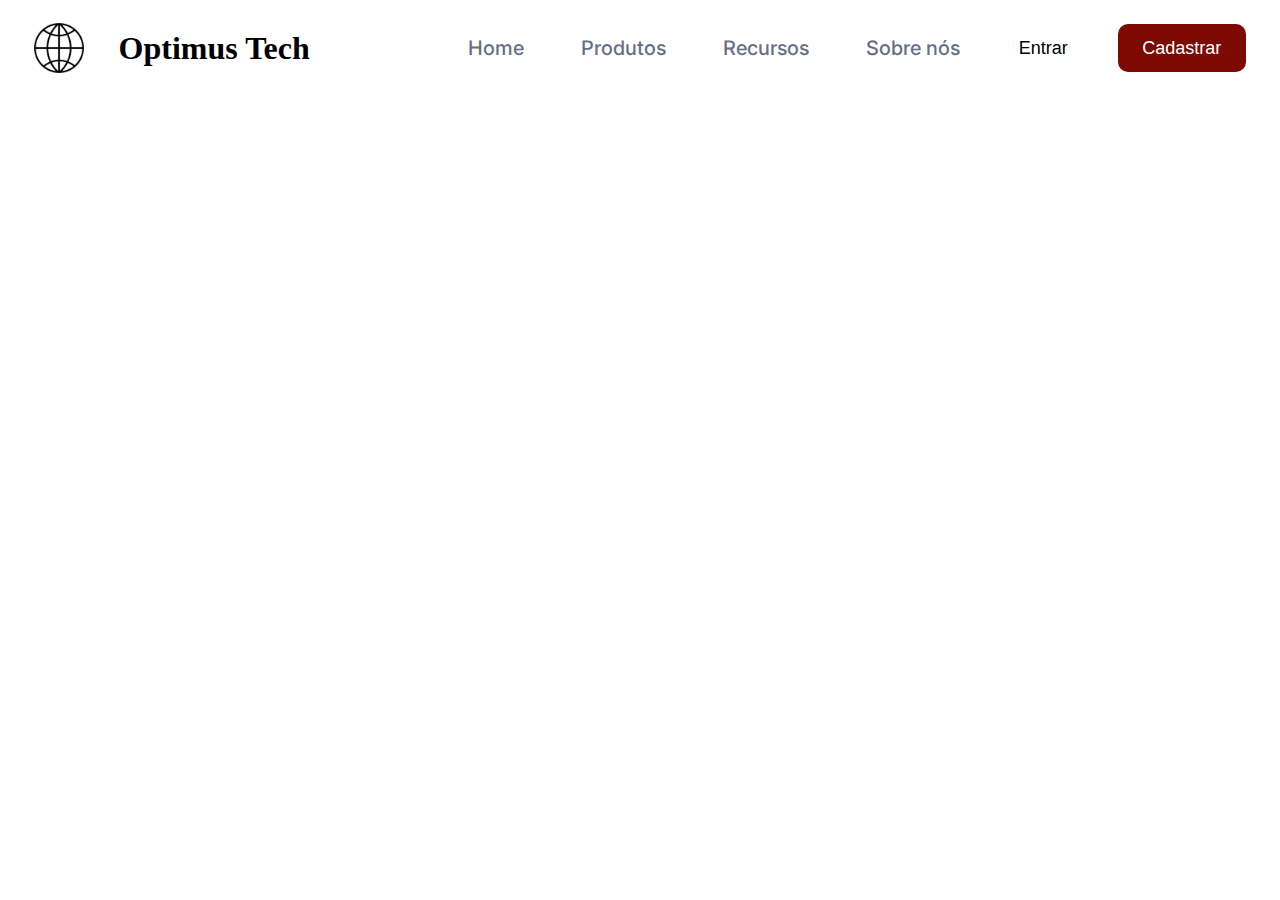
==== index.html @ 10a778c6 "Cabeçalho da página pronto" ====
<!DOCTYPE html>
<html lang="pt-br">
<head>
    <meta charset="UTF-8">
    <meta http-equiv="X-UA-Compatible" content="IE=edge">
    <meta name="viewport" content="width=device-width, initial-scale=1.0">
    <link rel="preconnect" href="https://fonts.googleapis.com">
    <link rel="preconnect" href="https://fonts.gstatic.com" crossorigin>
    <link href="https://fonts.googleapis.com/css2?family=Inter:wght@100;200;500;700;800;900&display=swap" rel="stylesheet">
    <link rel="stylesheet" type="text/css" href="index.css" media="all">
    <title>OptimusTech</title>
</head>
<body>
    <header>
            
            <img src="imgs/logo.png" alt="Logo da Empresa">
            <h1>Optimus Tech</h1>
            <ul>
                <li>Home</li>
                <li>Produtos</li>
                <li>Recursos</li>
                <li>Sobre nós</li>
            </ul>
            <button class="btnLogin">Entrar</button>
            <button class="btnCad">Cadastrar</button>
    </header>
</body>
</html>
---- index.css ----
*{
    box-sizing: border-box;
    margin: 0;
    padding: 0;
}

header{
    display: flex;
    position: relative;
    width: 100%; 
    height: 6rem;   
    align-items: center;
    justify-content:space-evenly;
}



header img{
    width: 50px;
    height: 50px;
}

header ul li{
    margin-right: 5px;
    margin-left: 5px;
    display: inline;
    list-style: none;    
    color: #667085;
    font-family: 'Inter', sans-serif;
    font-style: normal;
    font-weight: 500;
    font-size: 20px;
    line-height: 24px;
    cursor: pointer;
    margin-left: 40px;
    box-shadow: inset 0 0 0 0 #667085;
    color: #667085;
    padding: 0 .25rem;
    transition: color .3s ease-in-out, box-shadow .3s ease-in-out;
}

header ul{
    margin-left: 5rem;
}

.btnLogin{
    height: 2rem;
    width: 5rem;
    border: none;
    background-color: white;
    cursor: pointer;
    font-size: large;
}

.btnCad{
    height: 3rem;
    width: 8rem;
    border: none;
    background-color: white;
    cursor: pointer;
    font-size: large;
    color: white;
    background-color: #7C0A02;
    border-radius: 10px;
}


header ul li:hover {
  box-shadow: inset 100px 0 0 0 #667085;
  color: white;
}
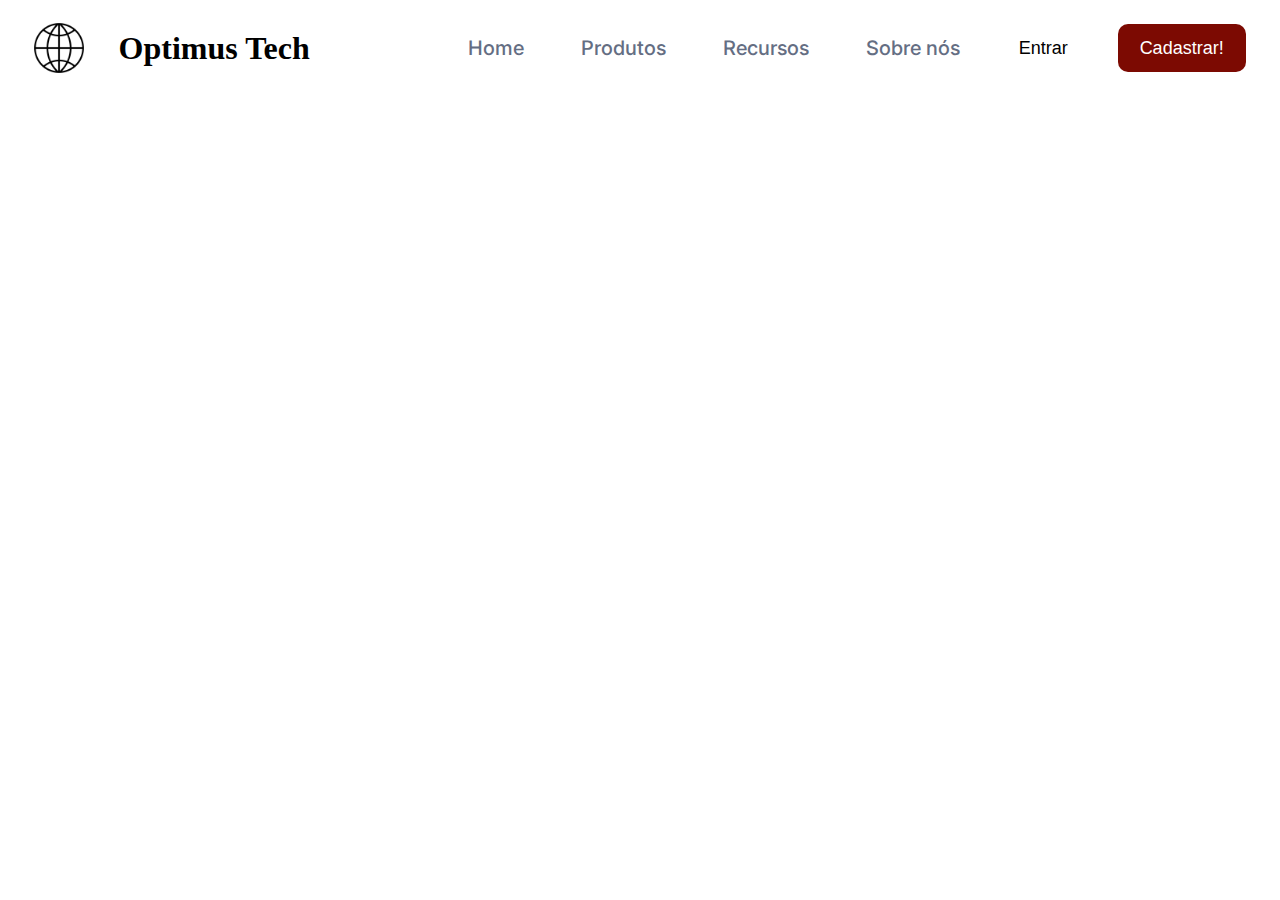
==== commit 6b720fe9: "Cabeçalho feito com sucesso !" ====
--- a/index.html
+++ b/index.html
@@ -22,7 +22,7 @@
                 <li>Sobre nós</li>
             </ul>
             <button class="btnLogin">Entrar</button>
-            <button class="btnCad">Cadastrar</button>
+            <button class="btnCad">Cadastrar!</button>
     </header>
 </body>
 </html>--- a/index.css
+++ b/index.css
@@ -25,7 +25,7 @@
     margin-left: 5px;
     display: inline;
     list-style: none;    
-    color: #667085;
+    color: #646e83;
     font-family: 'Inter', sans-serif;
     font-style: normal;
     font-weight: 500;
@@ -33,8 +33,8 @@
     line-height: 24px;
     cursor: pointer;
     margin-left: 40px;
-    box-shadow: inset 0 0 0 0 #667085;
-    color: #667085;
+    box-shadow: inset 0 0 0 0 #646e83;
+    color: #646e83;
     padding: 0 .25rem;
     transition: color .3s ease-in-out, box-shadow .3s ease-in-out;
 }
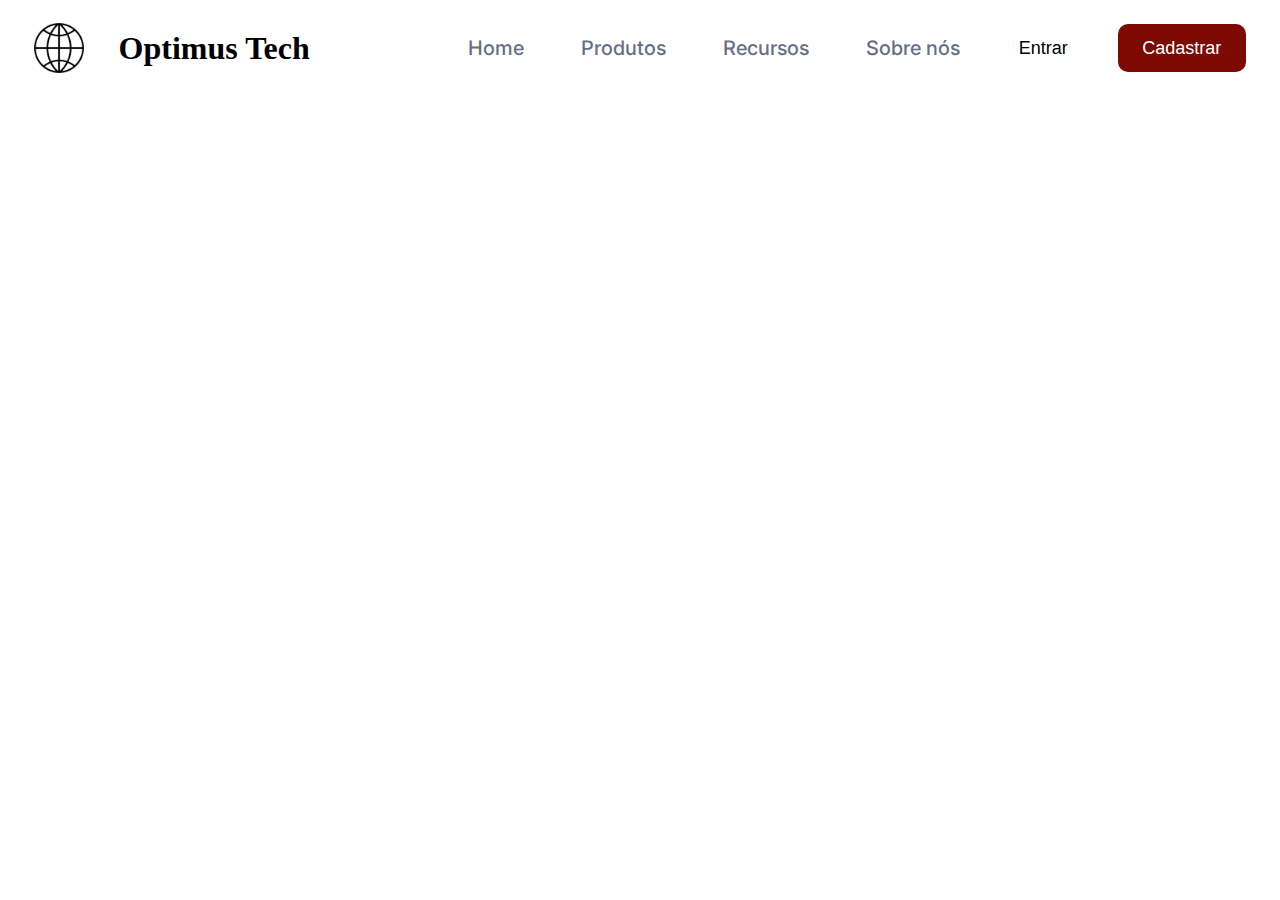
==== commit fc70d9f2: "header feito!" ====
--- a/index.html
+++ b/index.html
@@ -22,7 +22,7 @@
                 <li>Sobre nós</li>
             </ul>
             <button class="btnLogin">Entrar</button>
-            <button class="btnCad">Cadastrar!</button>
+            <button class="btnCad">Cadastrar</button>
     </header>
 </body>
 </html>--- a/index.css
+++ b/index.css
@@ -25,7 +25,7 @@
     margin-left: 5px;
     display: inline;
     list-style: none;    
-    color: #646e83;
+    color: #667085;
     font-family: 'Inter', sans-serif;
     font-style: normal;
     font-weight: 500;
@@ -33,8 +33,8 @@
     line-height: 24px;
     cursor: pointer;
     margin-left: 40px;
-    box-shadow: inset 0 0 0 0 #646e83;
-    color: #646e83;
+    box-shadow: inset 0 0 0 0 #667085;
+    color: #667085;
     padding: 0 .25rem;
     transition: color .3s ease-in-out, box-shadow .3s ease-in-out;
 }
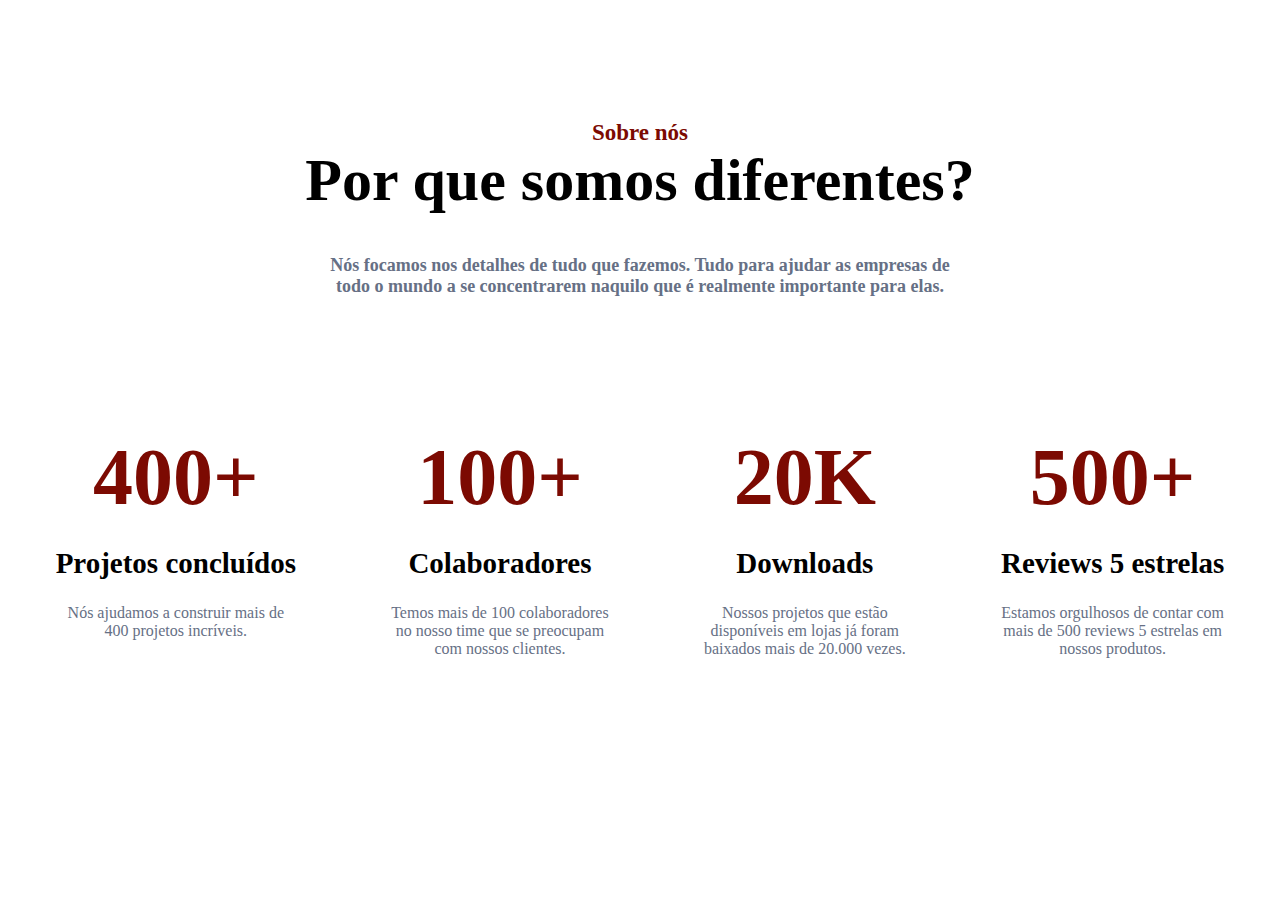
==== commit 3af8e75f: "abcd" ====
--- a/index.html
+++ b/index.html
@@ -1,28 +1,91 @@
 <!DOCTYPE html>
-<html lang="pt-br">
+<html lang="en">
 <head>
     <meta charset="UTF-8">
-    <meta http-equiv="X-UA-Compatible" content="IE=edge">
     <meta name="viewport" content="width=device-width, initial-scale=1.0">
-    <link rel="preconnect" href="https://fonts.googleapis.com">
-    <link rel="preconnect" href="https://fonts.gstatic.com" crossorigin>
-    <link href="https://fonts.googleapis.com/css2?family=Inter:wght@100;200;500;700;800;900&display=swap" rel="stylesheet">
-    <link rel="stylesheet" type="text/css" href="index.css" media="all">
-    <title>OptimusTech</title>
+    <title>Optimus Tech</title>
+    <link rel="stylesheet" href="style.css">
 </head>
+
+
+
 <body>
-    <header>
-            
-            <img src="imgs/logo.png" alt="Logo da Empresa">
-            <h1>Optimus Tech</h1>
-            <ul>
-                <li>Home</li>
-                <li>Produtos</li>
-                <li>Recursos</li>
-                <li>Sobre nós</li>
-            </ul>
-            <button class="btnLogin">Entrar</button>
-            <button class="btnCad">Cadastrar</button>
-    </header>
+
+<div class="diferenciais">
+
+        <p>
+        Sobre nós
+        </p>
+
+        <h1>
+        Por que somos diferentes?
+        </h1>
+
+        <h2>
+        Nós focamos nos detalhes de tudo que fazemos. Tudo para ajudar as empresas de 
+        <br>
+        todo o mundo a se concentrarem naquilo que é realmente importante para elas.
+        
+        </h2>
+
+</div>
+
+<section class="met">
+
+<div class="met1">
+<h1>400+</h1>
+<h2>Projetos concluídos</h2>
+<p>Nós ajudamos a construir mais de
+    <br>
+    400 projetos incríveis.
+    <br>
+
+</p>
+</div>
+
+
+<div class="met2">
+<h1>100+</h1>
+<h2>Colaboradores</h2>
+<p>Temos mais de 100 colaboradores
+    <br>
+    no nosso time que se preocupam 
+    <br>
+    com nossos clientes.
+    </p>
+</div>
+
+
+<div class="met3">
+    <h1>20K</h1>
+    <h2>Downloads</h2>
+    <p>Nossos projetos que estão 
+        <br>
+        disponíveis em lojas já foram 
+        <br>
+        baixados mais de 20.000 vezes.
+    </p>
+</div>
+
+
+<div class="met4">
+    <h1>500+</h1>
+    <h2>Reviews 5 estrelas</h2>
+    <p>Estamos orgulhosos de contar com
+        <br>
+        mais de 500 reviews 5 estrelas em 
+        <br>
+        nossos produtos.
+    </p>
+    
+</div>
+
+</section>
+
+
+
+
 </body>
+
+
 </html>--- a/style.css
+++ b/style.css
@@ -0,0 +1,56 @@
+
+
+.diferenciais{
+    
+    text-align: center;
+    margin-bottom: 9vh;
+    margin-top: 120px;
+}
+
+.diferenciais p{
+    color: #7c0a02;
+    font-size: 23px;
+    font-weight: bolder;
+    margin-bottom: 0%;
+}
+.diferenciais h1{
+    font-size: 60px;
+    margin-top: auto;
+}
+.diferenciais h2{
+    color: #667085;
+    font-size: 100%;
+    font-size: 18px;
+}
+
+
+.met{
+    display: flex;
+    align-self: center;
+    width: 100%;
+    justify-content: space-around;
+}
+
+.met div{
+    text-align: center;
+    
+}
+.met h1{
+    font-size: 80px;
+    color: #7c0a02;
+    margin-bottom: 0px;
+
+}
+.met h2{
+    font-size: 29px;
+}
+
+.met p{
+    color: #667085;
+}
+
+
+
+
+
+
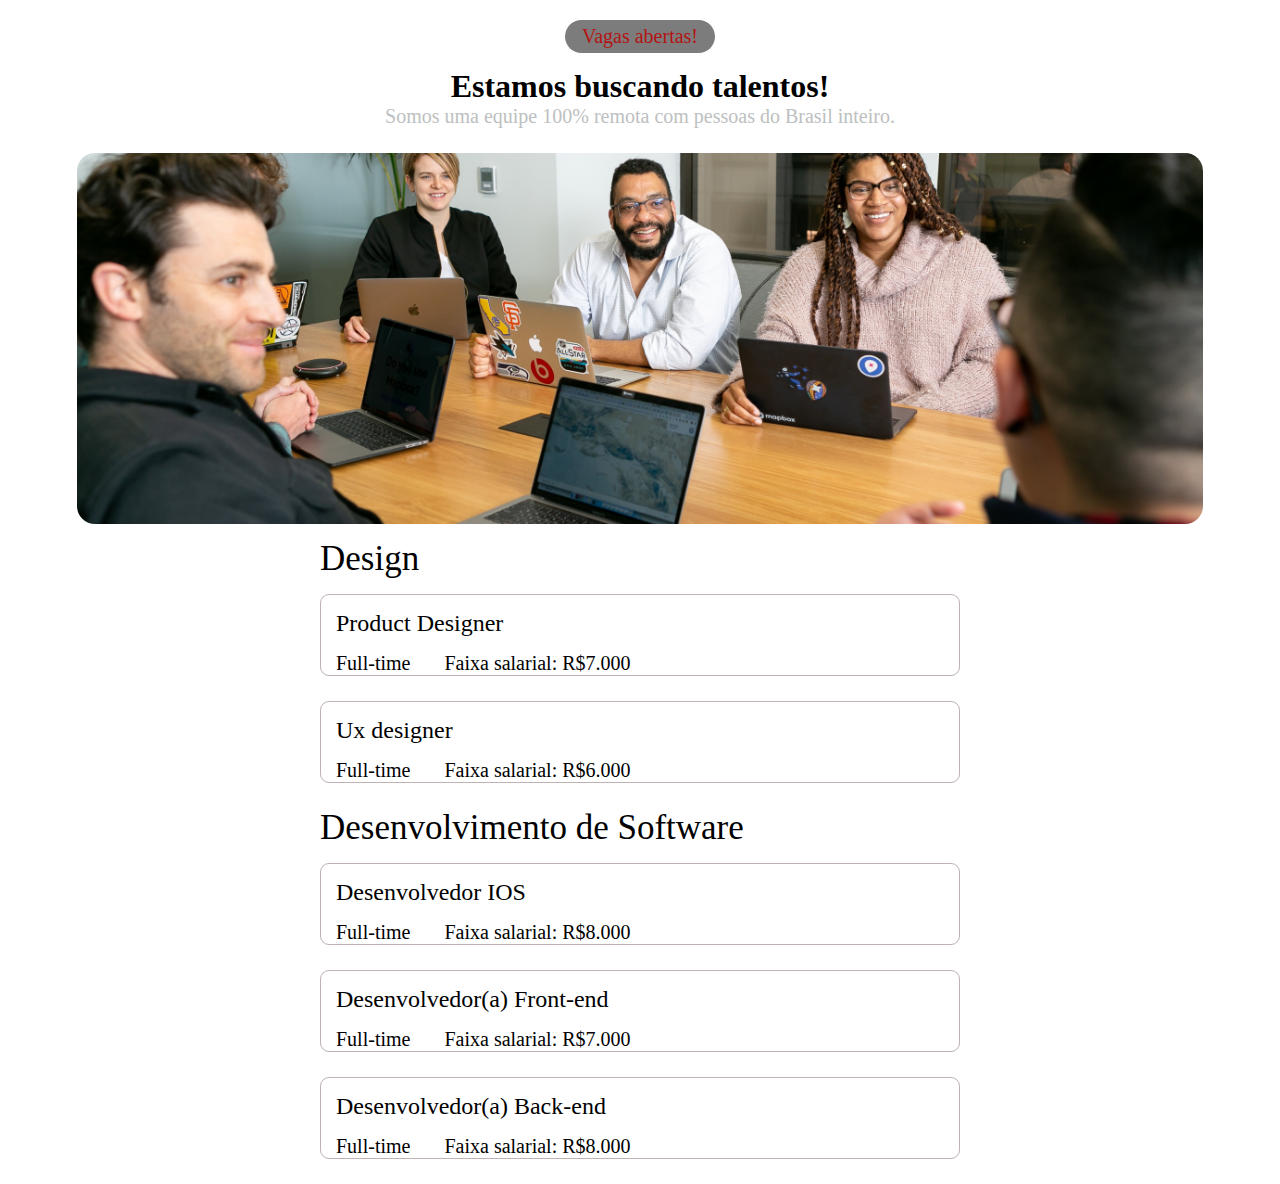
==== commit 3ecad908: "Parte central do site" ====
--- a/index.html
+++ b/index.html
@@ -1,91 +1,70 @@
-<!DOCTYPE html>
-<html lang="en">
-<head>
-    <meta charset="UTF-8">
-    <meta name="viewport" content="width=device-width, initial-scale=1.0">
-    <title>Optimus Tech</title>
-    <link rel="stylesheet" href="style.css">
-</head>
-
-
-
-<body>
-
-<div class="diferenciais">
-
-        <p>
-        Sobre nós
-        </p>
-
-        <h1>
-        Por que somos diferentes?
-        </h1>
-
-        <h2>
-        Nós focamos nos detalhes de tudo que fazemos. Tudo para ajudar as empresas de 
-        <br>
-        todo o mundo a se concentrarem naquilo que é realmente importante para elas.
-        
-        </h2>
-
-</div>
-
-<section class="met">
-
-<div class="met1">
-<h1>400+</h1>
-<h2>Projetos concluídos</h2>
-<p>Nós ajudamos a construir mais de
-    <br>
-    400 projetos incríveis.
-    <br>
-
-</p>
-</div>
-
-
-<div class="met2">
-<h1>100+</h1>
-<h2>Colaboradores</h2>
-<p>Temos mais de 100 colaboradores
-    <br>
-    no nosso time que se preocupam 
-    <br>
-    com nossos clientes.
-    </p>
-</div>
-
-
-<div class="met3">
-    <h1>20K</h1>
-    <h2>Downloads</h2>
-    <p>Nossos projetos que estão 
-        <br>
-        disponíveis em lojas já foram 
-        <br>
-        baixados mais de 20.000 vezes.
-    </p>
-</div>
-
-
-<div class="met4">
-    <h1>500+</h1>
-    <h2>Reviews 5 estrelas</h2>
-    <p>Estamos orgulhosos de contar com
-        <br>
-        mais de 500 reviews 5 estrelas em 
-        <br>
-        nossos produtos.
-    </p>
-    
-</div>
-
-</section>
-
-
-
-
-</body>
-
-
+<!DOCTYPE html>
+<html lang="en">
+<head>
+    <meta charset="UTF-8">
+    <meta name="viewport" content="width=device-width, initial-scale=1.0">
+    <title>Document</title>
+
+    <link rel="stylesheet" href="css/style.css">
+</head>
+<body>
+        <section class="jobs">
+
+            <p class="anuncio"> Vagas abertas!</p>
+
+            <h1 class="anuncio-2">Estamos buscando talentos!</h1>
+            <p  class="anuncio-3">Somos uma equipe 100% remota com pessoas do Brasil inteiro.</p>
+
+            <div class="foto-empregos">
+                <img src="css/img/reuniao.png" class="foto-jobs">
+            </div>
+
+            <div class="vagas">
+
+                <div class="design-vagas">
+                    <h1 class="design">Design</h1>
+
+                    <div class="emprego">
+                        <h2>Product Designer</h2>
+
+                        <p>Full-time</p>
+                        <p>Faixa salarial: R$7.000</p>
+                    </div>
+
+                    <div class="emprego">
+                        <h2>Ux designer</h2>
+
+                        <p>Full-time</p>
+                        <p>Faixa salarial: R$6.000</p>
+                    </div>
+                </div>
+
+                <div class="desenvolvimento-vagas">
+                    <h1>Desenvolvimento de Software</h1>
+
+                    <div class="emprego">
+                        <h2>Desenvolvedor IOS</h2>
+
+                        <p>Full-time</p>
+                        <p>Faixa salarial: R$8.000</p>
+                    </div>
+
+                    <div class="emprego">
+                        <h2>Desenvolvedor(a) Front-end</h2>
+
+                        <p>Full-time</p>
+                        <p>Faixa salarial: R$7.000</p>
+                    </div>
+
+                    <div class="emprego">
+                        <h2>Desenvolvedor(a) Back-end</h2>
+
+                        <p>Full-time</p>
+                        <p>Faixa salarial: R$8.000</p>
+                    </div>
+                </div>
+            </div>
+            
+        </section>
+</body>
 </html>--- a/css/style.css
+++ b/css/style.css
@@ -0,0 +1,95 @@
+*{
+    margin: 0;
+    padding:0;
+    box-sizing: border-box;
+}
+
+.jobs{
+    position: relative;
+}
+
+.jobs p{
+    font-size: 20px;
+}
+
+.anuncio{
+    margin-top: 20px;
+    margin-bottom: 15px;
+    margin-left: auto;
+    margin-right: auto;
+    left: 90vh;
+    right: 90vh;
+    width: 150px;
+    padding: 5px;
+    background-color: rgb(124, 124, 124);
+    border-radius: 3vh;
+    display: flex;
+    justify-content: center;
+    color: rgb(180, 19, 19);
+}
+
+.anuncio-2{
+    display: flex;
+    justify-content: center;
+   
+}
+
+.anuncio-3{
+    display: flex;
+    justify-content: center;
+    color: rgb(189, 192, 192);
+}
+
+.foto-empregos{
+    margin-top: 25px;
+    margin-bottom: 10px;
+}
+
+.foto-jobs{
+    width: 88%;
+   
+    margin: auto;
+    display: block;
+    border-radius: 2vh;
+}
+
+.design{
+    margin-top: 15px;
+}
+
+.vagas{
+    margin-top: 15px;
+    width: 50%;
+    margin: 0 auto;
+}
+
+.vagas h1{
+    position: relative;
+    
+    font-weight: 500;
+    font-size: 35px;
+    margin-bottom: 15px;
+}
+
+.design-vagas h1{
+    margin-bottom: 15px;
+}
+
+.emprego{
+    border: 1px solid rgb(190, 178, 178);
+    border-radius: 1vh;
+    margin-bottom: 25px;
+}
+
+.emprego h2{
+    margin-top: 15px;
+    margin-bottom: 15px;
+    margin-left: 15px;
+    font-weight: 500;
+}
+
+.emprego p{
+    display: inline;
+    margin-right: 15px;
+    margin-left: 15px;
+}
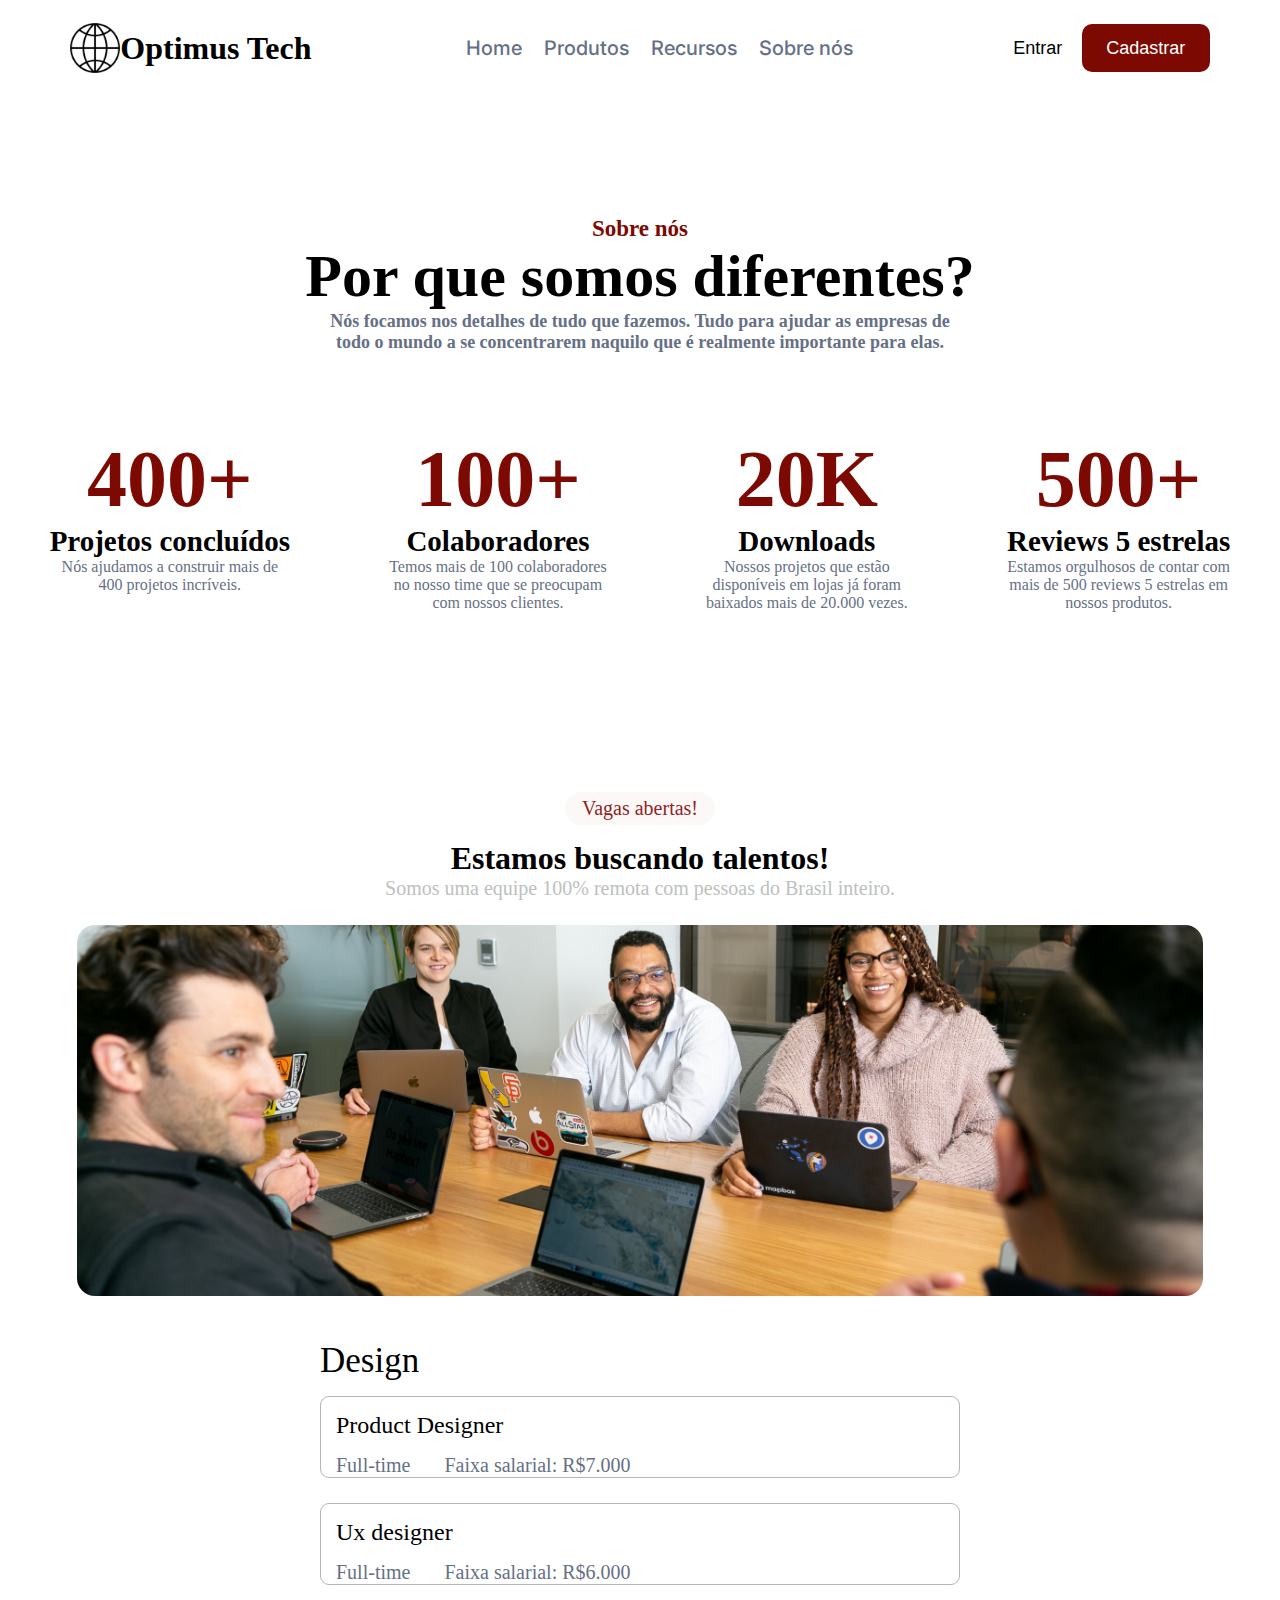
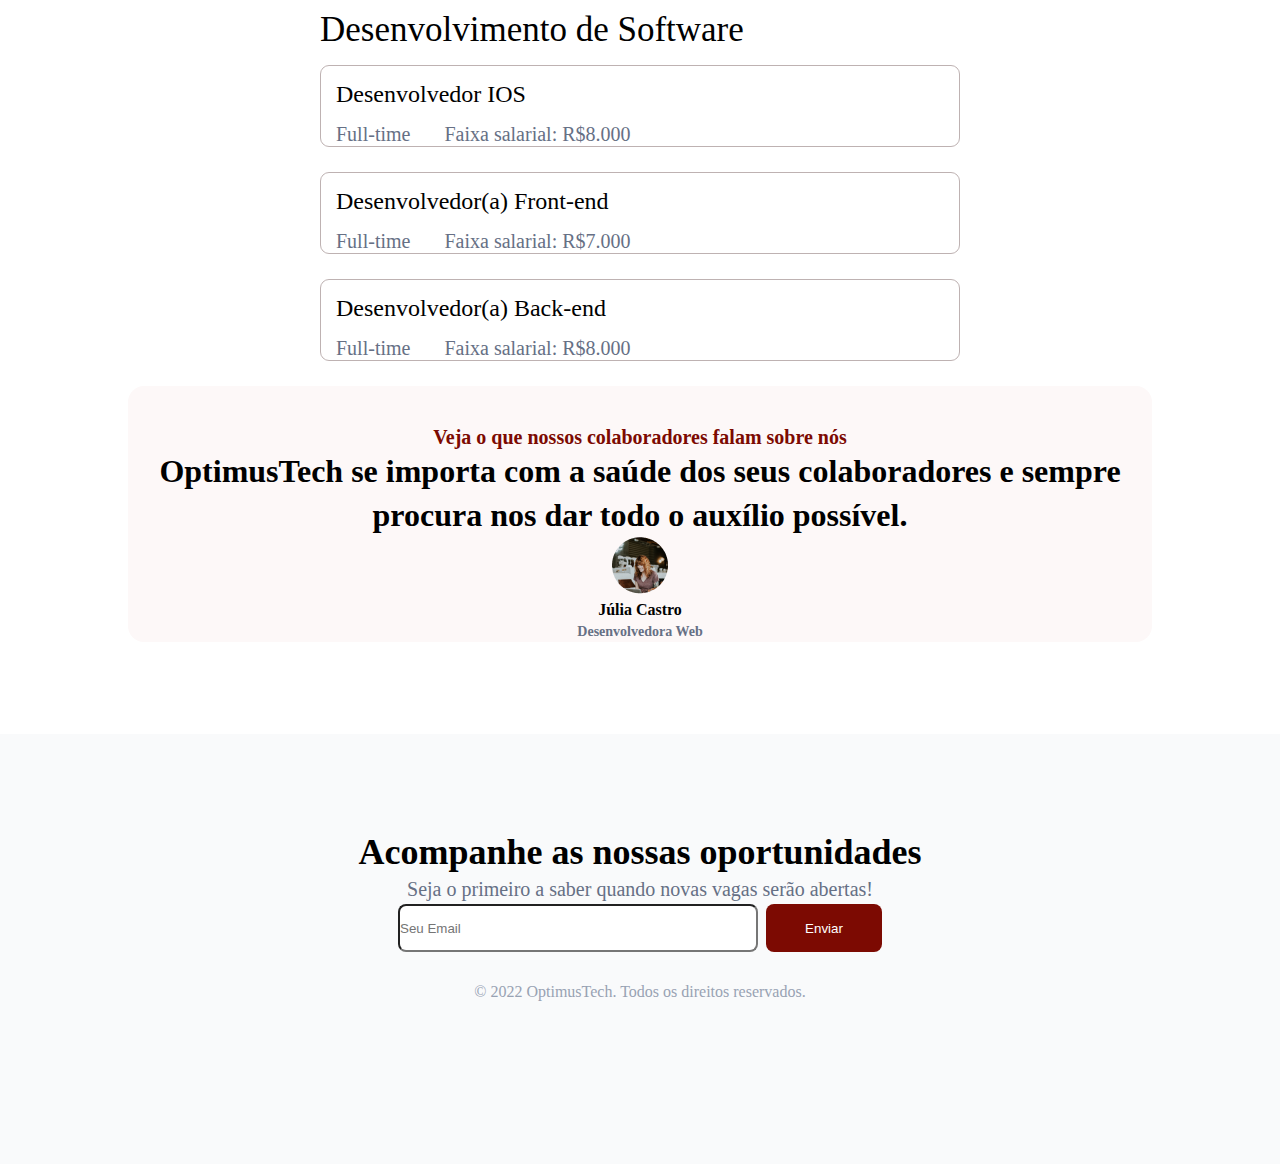
==== commit 10a2f323: "Site Finalizado" ====
--- a/index.html
+++ b/index.html
@@ -1,70 +1,185 @@
-<!DOCTYPE html>
-<html lang="en">
-<head>
-    <meta charset="UTF-8">
-    <meta name="viewport" content="width=device-width, initial-scale=1.0">
-    <title>Document</title>
-
-    <link rel="stylesheet" href="css/style.css">
-</head>
-<body>
-        <section class="jobs">
-
-            <p class="anuncio"> Vagas abertas!</p>
-
-            <h1 class="anuncio-2">Estamos buscando talentos!</h1>
-            <p  class="anuncio-3">Somos uma equipe 100% remota com pessoas do Brasil inteiro.</p>
-
-            <div class="foto-empregos">
-                <img src="css/img/reuniao.png" class="foto-jobs">
-            </div>
-
-            <div class="vagas">
-
-                <div class="design-vagas">
-                    <h1 class="design">Design</h1>
-
-                    <div class="emprego">
-                        <h2>Product Designer</h2>
-
-                        <p>Full-time</p>
-                        <p>Faixa salarial: R$7.000</p>
-                    </div>
-
-                    <div class="emprego">
-                        <h2>Ux designer</h2>
-
-                        <p>Full-time</p>
-                        <p>Faixa salarial: R$6.000</p>
-                    </div>
-                </div>
-
-                <div class="desenvolvimento-vagas">
-                    <h1>Desenvolvimento de Software</h1>
-
-                    <div class="emprego">
-                        <h2>Desenvolvedor IOS</h2>
-
-                        <p>Full-time</p>
-                        <p>Faixa salarial: R$8.000</p>
-                    </div>
-
-                    <div class="emprego">
-                        <h2>Desenvolvedor(a) Front-end</h2>
-
-                        <p>Full-time</p>
-                        <p>Faixa salarial: R$7.000</p>
-                    </div>
-
-                    <div class="emprego">
-                        <h2>Desenvolvedor(a) Back-end</h2>
-
-                        <p>Full-time</p>
-                        <p>Faixa salarial: R$8.000</p>
-                    </div>
-                </div>
-            </div>
-            
-        </section>
-</body>
+<!DOCTYPE html>
+<html lang="pt-br">
+<head>
+    <meta charset="UTF-8">
+    <meta http-equiv="X-UA-Compatible" content="IE=edge">
+    <meta name="viewport" content="width=device-width, initial-scale=1.0">
+    <link rel="preconnect" href="https://fonts.googleapis.com">
+    <link rel="preconnect" href="https://fonts.gstatic.com" crossorigin>
+    <link href="https://fonts.googleapis.com/css2?family=Inter:wght@100;200;500;700;800;900&display=swap" rel="stylesheet">
+    <link rel="stylesheet" type="text/css" href="index.css" media="all">
+    <link rel="stylesheet" type="text/css" href="querry.css" media="all">
+    <link rel="stylesheet" href="style.css">
+    <link rel="shortcut icon" href="imgs/favicon.ico" type="image/x-icon">  
+    <title>OptimusTech</title>
+</head>
+<body>
+    <header>
+            <div class="logo" >
+                <img src="imgs/logo.png" alt="Logo da Empresa">
+                <h1>Optimus Tech</h1>
+            </div>
+
+            <nav>
+                <ul>
+                    <li>Home</li>
+                    <li>Produtos</li>
+                    <li>Recursos</li>
+                    <li>Sobre nós</li>
+                </ul>
+            </nav>
+
+            <div>
+                <button class="btnLogin">Entrar</button>
+                <button class="btnCad">Cadastrar</button>
+            </div> 
+    </header>
+    
+    <div class="diferenciais">
+
+        <p>
+        Sobre nós
+        </p>
+
+        <h1>
+        Por que somos diferentes?
+        </h1>
+
+        <h2>
+        Nós focamos nos detalhes de tudo que fazemos. Tudo para ajudar as empresas de 
+        <br>
+        todo o mundo a se concentrarem naquilo que é realmente importante para elas.
+        
+        </h2>
+</div>
+
+<section class="met">
+
+<div class="met1">
+    <h1>400+</h1>
+    <h2>Projetos concluídos</h2>
+    <p>Nós ajudamos a construir mais de
+        <br>
+        400 projetos incríveis.
+        <br>
+    </p>
+</div>
+
+
+<div class="met2">
+    <h1>100+</h1>
+    <h2>Colaboradores</h2>
+    <p>Temos mais de 100 colaboradores
+        <br>
+        no nosso time que se preocupam 
+        <br>
+        com nossos clientes.
+        </p>
+</div>
+
+
+<div class="met3">
+    <h1>20K</h1>
+    <h2>Downloads</h2>
+    <p>Nossos projetos que estão 
+        <br>
+        disponíveis em lojas já foram 
+        <br>
+        baixados mais de 20.000 vezes.
+    </p>
+</div>
+
+
+<div class="met4">
+    <h1>500+</h1>
+    <h2>Reviews 5 estrelas</h2>
+    <p>Estamos orgulhosos de contar com
+        <br>
+        mais de 500 reviews 5 estrelas em 
+        <br>
+        nossos produtos.
+    </p>
+    
+</div>
+</section>
+
+<!------Parte do Gotuzzo----->
+
+<section class="jobs">
+
+    <p class="anuncio"> Vagas abertas!</p>
+
+    <h1 class="anuncio-2">Estamos buscando talentos!</h1>
+    <p  class="anuncio-3">Somos uma equipe 100% remota com pessoas do Brasil inteiro.</p>
+
+    <div class="foto-empregos">
+        <img src="imgs/reuniao.png" class="foto-jobs">
+    </div>
+
+    <section class="vagas">
+        <div class="design-vagas">
+        <h1 class="design">Design</h1>
+        </div>
+
+        <div class="emprego">
+            <h2>Product Designer</h2>
+            <p>Full-time</p>
+            <p>Faixa salarial: R$7.000</p>
+        </div>
+
+        <div class="emprego">
+            <h2>Ux designer</h2>
+            <p>Full-time</p>
+            <p>Faixa salarial: R$6.000</p>
+        </div>
+
+        <div class="desenvolvimento-vagas">
+            <h1>Desenvolvimento de Software</h1>
+        </div>
+
+            <div class="emprego">
+                <h2>Desenvolvedor IOS</h2>
+                <p>Full-time</p>
+                <p>Faixa salarial: R$8.000</p>
+            </div>
+
+            <div class="emprego">
+                <h2>Desenvolvedor(a) Front-end</h2>
+                <p>Full-time</p>
+                <p>Faixa salarial: R$7.000</p>
+            </div>
+
+            <div class="emprego">
+                <h2>Desenvolvedor(a) Back-end</h2>
+
+                <p>Full-time</p>
+                <p>Faixa salarial: R$8.000</p>
+            </div>
+        </div>
+    </section>
+
+    <!------Parte da Talita------>
+
+    <section id="depoimentos">
+        <p id="vermelho"><strong>Veja o que nossos colaboradores falam sobre nós</strong</p>
+        <h1 id="colab">OptimusTech se importa com a saúde dos seus colaboradores e sempre procura nos dar todo o auxílio possível.</h1>
+        <figure><img src="imgs/Avatar.png" alt="Avatar"></figure>
+        <h1 id="jc">Júlia Castro</h1>
+        <p id="dev">Desenvolvedora Web</p>
+    </section>
+
+    <section id="nada"></section>
+
+    <footer id="form">
+            <h1 id="op">Acompanhe as nossas oportunidades<h1>
+            <p id="vgab">Seja o primeiro a saber quando novas vagas serão abertas!</p>
+        <form>
+            <input type="email" name="email" id="email" placeholder="Seu Email">
+            <button type="submit" value="Cadastrar" id="cad">Enviar</button>
+        </form>
+        <p id="copy">&copy; 2022 OptimusTech. Todos os direitos reservados.</p>
+    </footer>
+
+</section>
+</body>
 </html>--- a/index.css
+++ b/index.css
@@ -0,0 +1,311 @@
+*{
+    box-sizing: border-box;
+    margin: 0;
+    padding: 0;
+}
+
+header{
+    display: flex;
+    position: relative;
+    width: 100%; 
+    height: 6rem;   
+    justify-content: space-around;
+    align-items: center;
+    white-space: wrap;
+}
+
+header .logo{
+    display: flex;
+    align-items: center;
+}
+
+header img{
+    width: 50px;
+    height: 50px;
+}
+
+header ul li{
+    display: inline-flex;
+    color: #667085;
+    font-family: 'Inter', sans-serif;
+    font-style: normal;
+    font-weight: 500;
+    font-size: 20px;
+    line-height: 24px;
+    cursor: pointer;
+    margin-left: 10px;
+    box-shadow: inset 0 0 0 0 #667085;
+    color: #667085;
+    padding: 0 .25rem;
+    transition: color .3s ease-in-out, box-shadow .3s ease-in-out;
+}
+
+.btnLogin{
+    height: 2rem;
+    width: 5rem;
+    border: none;
+    background-color: white;
+    cursor: pointer;
+    font-size: large;
+}
+
+.btnCad{
+    height: 3rem;
+    width: 8rem;
+    border: none;
+    background-color: white;
+    cursor: pointer;
+    font-size: large;
+    color: white;
+    background-color: #7C0A02;
+    border-radius: 10px;
+}
+
+
+header ul li:hover {
+   box-shadow: inset 100px 0 0 0 #667085;
+   color: white;
+}
+
+.jobs{
+    position: relative;
+    display: flex;
+    flex-direction: column;
+}
+
+.jobs p{
+    font-size: 20px;
+    text-align: center;
+}
+
+.anuncio{
+    margin-top: 20px;
+    margin-bottom: 15px;
+    margin-left: auto;
+    margin-right: auto;
+    left: 90vh;
+    right: 90vh;
+    width: 150px;
+    padding: 5px;
+    background-color: rgb(124, 124, 124);
+    border-radius: 3vh;
+    display: flex;
+    justify-content: center;
+    color: #8e2424;
+    background-color: rgba(196, 25, 25, 0.03);
+}
+
+.anuncio-2{
+    display: flex;
+    justify-content: center;
+   
+}
+
+.anuncio-3{
+    display: flex;
+    justify-content: center;
+    color: rgb(189, 192, 192);
+}
+
+.foto-empregos{
+    margin-top: 25px;
+    margin-bottom: 10px;
+}
+
+.foto-jobs{
+    width: 88%;
+    margin: auto;
+    display: block;
+    border-radius: 2vh;
+}
+
+.design{
+    margin-top: 35px;
+}
+
+.vagas{
+    margin-top: 15px;
+    width: 50%;
+    margin: 0 auto;
+}
+
+.vagas h1{
+    position: relative;
+    
+    font-weight: 500;
+    font-size: 35px;
+    margin-bottom: 15px;
+}
+
+.design-vagas h1{
+    margin-bottom: 15px;
+}
+
+.emprego{
+    border: 1px solid rgb(190, 178, 178);
+    border-radius: 1vh;
+    margin-bottom: 25px;
+}
+
+.emprego h2{
+    margin-top: 15px;
+    margin-bottom: 15px;
+    margin-left: 15px;
+    font-weight: 500;
+}
+
+.emprego p{
+    display: inline;
+    margin-right: 15px;
+    margin-left: 15px;
+}
+
+button{
+    border: none ;
+}
+
+.diferenciais{
+    
+    text-align: center;
+    margin-bottom: 9vh;
+    margin-top: 75px;
+}
+
+.diferenciais p{
+    color: #7c0a02;
+    font-size: 23px;
+    font-weight: bolder;
+    margin-bottom: 0%;
+}
+.diferenciais h1{
+    font-size: 60px;
+    margin-top: auto;
+}
+.diferenciais h2{
+    color: #667085;
+    font-size: 100%;
+    font-size: 18px;
+}
+
+
+.met{
+    display: flex;
+    align-self: center;
+    width: 100%;
+    justify-content: space-around;
+}
+
+.met div{
+    text-align: center;
+    margin-bottom: 10rem;
+}
+.met h1{
+    font-size: 80px;
+    color: #7c0a02;
+    margin-bottom: 0px;
+
+}
+.met h2{
+    font-size: 29px;
+}
+
+.met p{
+    color: #667085;
+}
+
+#depoimentos {
+    display: flex;
+    flex-direction: column;
+    align-self: center;
+    background: rgba(196, 25, 25, 0.03);
+    height: max-content;
+    width: 80%;
+    border-radius: 16px;
+    padding-top: 40px;
+}
+
+#form{
+    background-color: #F9FAFB;
+    height: 430px;
+    width: 100%;
+    padding-top: 96px;
+}
+
+#colab, #jc, #dev, #op, #copy, #vgab, #vermelho{
+    text-align: center;
+}
+
+figure{
+    margin: 0 auto;
+    text-align: center;
+}
+
+form{
+    margin: 0 auto;
+    text-align: center;
+}
+
+form #email{
+    height: 48px;
+    width: 360px;
+    border-radius: 8px;
+}
+
+#vermelho{
+    color: #7c0a02
+}
+
+#cad{
+    background-color: #7c0a02;
+    color: white;
+    height: 48px;    
+    width: 116px;
+    border-radius: 8px;
+}
+
+p{
+    color: #667085;
+}
+
+#copy{
+    color: #98A2B3;
+    font-weight: 400;
+    font-size: 16px;
+    line-height: 5rem;
+}
+
+#nada{
+    padding: 46px;
+}
+
+#jc{
+    font-size: 16px;
+    line-height: 24px;
+}
+
+#dev{
+    font-size: 14px;
+    line-height: 20px;
+}
+
+#op{
+    font-weight: 600;
+    font-size: 36px;
+    line-height: 44px;
+}
+
+#vgab{
+    font-weight: 400;
+    font-size: 20px;
+    line-height: 30px;
+}
+
+#colab{
+    
+    line-height: 44px;
+}
+
+#dev{
+    font-size: 14px;
+    line-height: 20px;
+}
--- a/style.css
+++ b/style.css
@@ -0,0 +1,56 @@
+
+
+.diferenciais{
+    
+    text-align: center;
+    margin-bottom: 9vh;
+    margin-top: 120px;
+}
+
+.diferenciais p{
+    color: #7c0a02;
+    font-size: 23px;
+    font-weight: bolder;
+    margin-bottom: 0%;
+}
+.diferenciais h1{
+    font-size: 60px;
+    margin-top: auto;
+}
+.diferenciais h2{
+    color: #667085;
+    font-size: 100%;
+    font-size: 18px;
+}
+
+
+.met{
+    display: flex;
+    align-self: center;
+    width: 100%;
+    justify-content: space-around;
+}
+
+.met div{
+    text-align: center;
+    
+}
+.met h1{
+    font-size: 80px;
+    color: #7c0a02;
+    margin-bottom: 0px;
+
+}
+.met h2{
+    font-size: 29px;
+}
+
+.met p{
+    color: #667085;
+}
+
+
+
+
+
+
